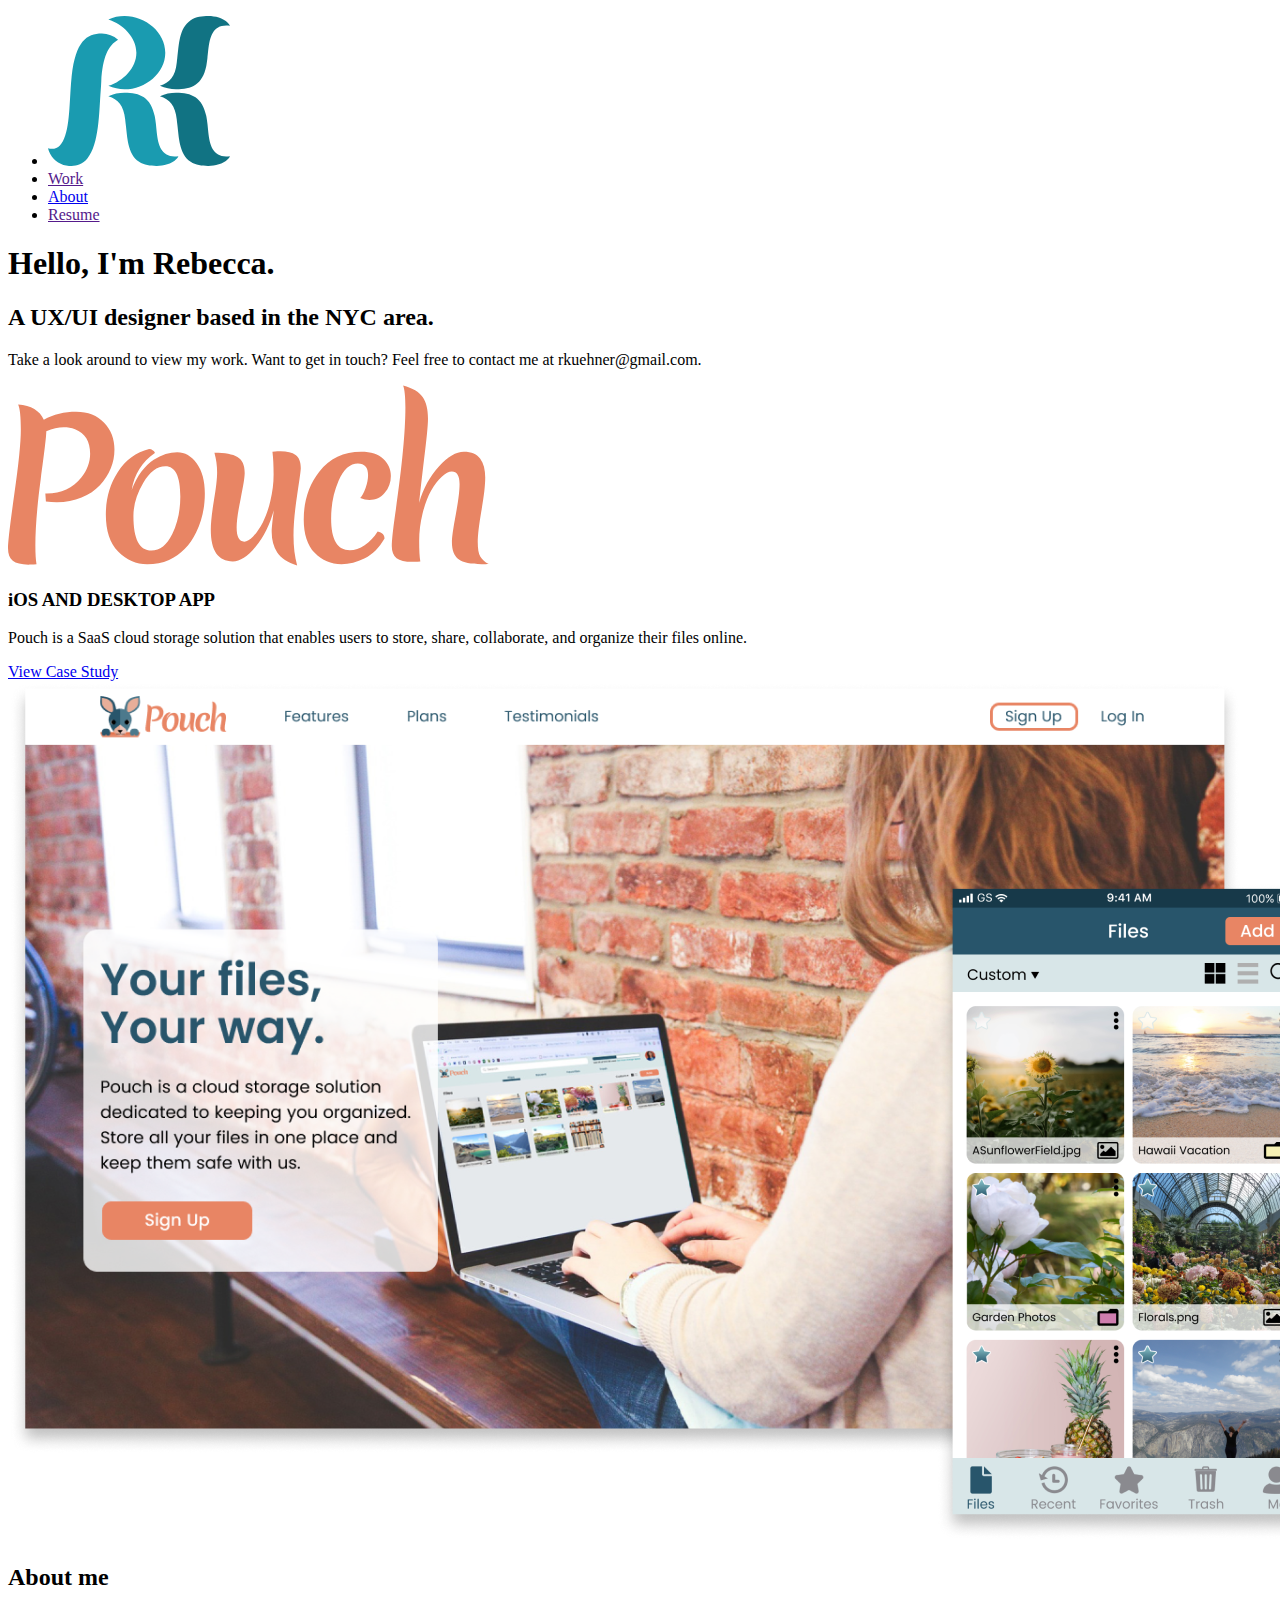
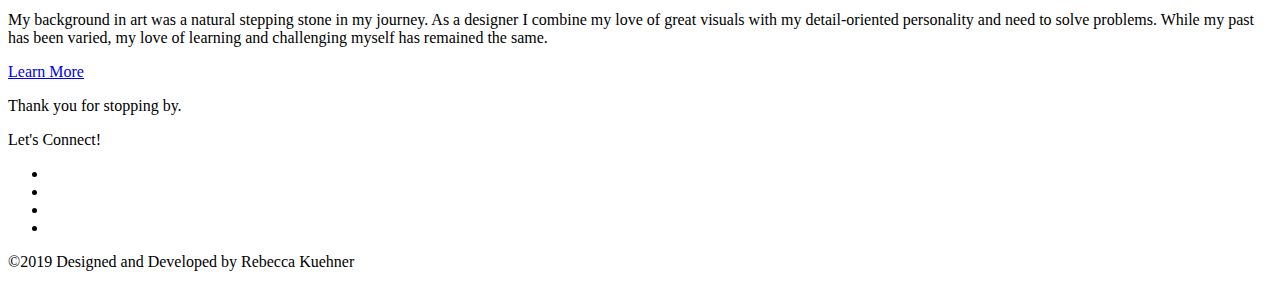
==== index.html @ 0a6de9e0 "HTML complete" ====
<!DOCTYPE html>
<html lang="en" dir="ltr">
  <head>
    <meta charset="utf-8">
    <meta name="viewport" content="width=device-width, initial-scale=1.0">
    <title>Rebecca Kuehner | Portfolio</title>
    <!-- <link rel="stylesheet" href="css/reset.css"> -->
    <!-- <link rel="stylesheet" href="css/style.css"> -->
    <link rel="stylesheet" href="https://i.icomoon.io/public/temp/06a7cc0ef6/UntitledProject/style.css">
  </head>
  <body>
      <!-- NAVBAR -->
      <nav>
        <ul class="header">
          <li><a class="navlink" href="index.html"><img class="rklogo" src="images/rk-logo.svg" alt ="RK"></a></li>
          <li><a class="navlink" href="">Work</a></li> <!-- LINK THIS -->
          <li><a class="navlink" href="about.html">About</a></li>
          <li><a class="navlink" href="">Resume</a> <!-- LINK THIS --></li>
        </ul>
      </nav>

      <!-- HERO -->
      <section class="hero">
        <div class="container">
          <h1>Hello, I'm Rebecca.</h1>
          <h2>A UX/UI designer based in the NYC area.</h2>
          <p>Take a look around to view my work. Want to get in touch? Feel free to contact me at rkuehner@gmail.com.</p>
        </div>
      </section>

      <!-- PROJECTS -->
      <section class="projects">
        <img class="pouch-name" src="images/pouch-logo.svg" alt ="Pouch Logo">
        <h3>iOS AND DESKTOP APP</h3>
        <p>Pouch is a SaaS cloud storage solution that enables users to store, share, collaborate, and organize their files online.</p>
        <a href="pouch.html">View Case Study</a>
        <img class="pouch-mockup" src="images/pouch-cs-mobile.png" alt ="Pouch Mockup">
      </section>

      <!-- ABOUT -->
      <section class="about"><div class="set-margin">
        <h2>About me</h2>
        <p>My background in art was a natural stepping stone in my journey. As a designer I combine my love of great visuals with my detail-oriented personality and need to solve problems. While my past has been varied, my love of learning and challenging myself has remained the same.</p>
        <a href="about.html">Learn More</a>
      </div></section>

      <!-- FOOTER -->
      <footer>
        <p>Thank you for stopping by.</p>
        <p>Let's Connect!</p>
        <ul>
          <li><span class="icon-envelope"></span></li>
          <li><span class="icon-linkedin"></span></li>
          <li><span class="icon-github"></span></li>
          <li><span class="icon-instagram"></span></li>
        </ul>
        <p>&copy2019 Designed and Developed by Rebecca Kuehner</p>
      </footer>
  </body>
</html>
---- css/style.css ----
* {
  box-sizing: border-box;
}

html {
  font-size: 10px;
}


/*HEADER*/
nav {
  background-color: #FDF2F4;
}

.rklogo {
  height: 3.4rem;
}

/* HERO*/
.hero {
  background-color: purple;
}

/* PROJECTS */
.projects {
  background-color: gray;
}

.pouch-name {
  width:124px;
}

.pouch-mockup {
  width: 95vw;
}

/* ABOUT */
.about {
  background-color: blue;
}

.set-margin {
  width: 90%;
  margin: 0 auto;
}

/* FOOTER */
footer {
  background-color: lightyellow;
  grid-area: footer;
}

section, .header, footer{
  color: #241F20;
  font-size: 1.6rem;
}

.social-icon {
  width: 20px;
}

/*.full-width {
	left: 50%;
	margin-left: -50vw;
	margin-right: -50vw;
	max-width: 100vw;
	position: relative;
	right: 50%;
	width: 100vw;
}

/* TABLETS */

@media screen and (min-width: 768px) {
  .about {
    background-color: orange;
  }
}
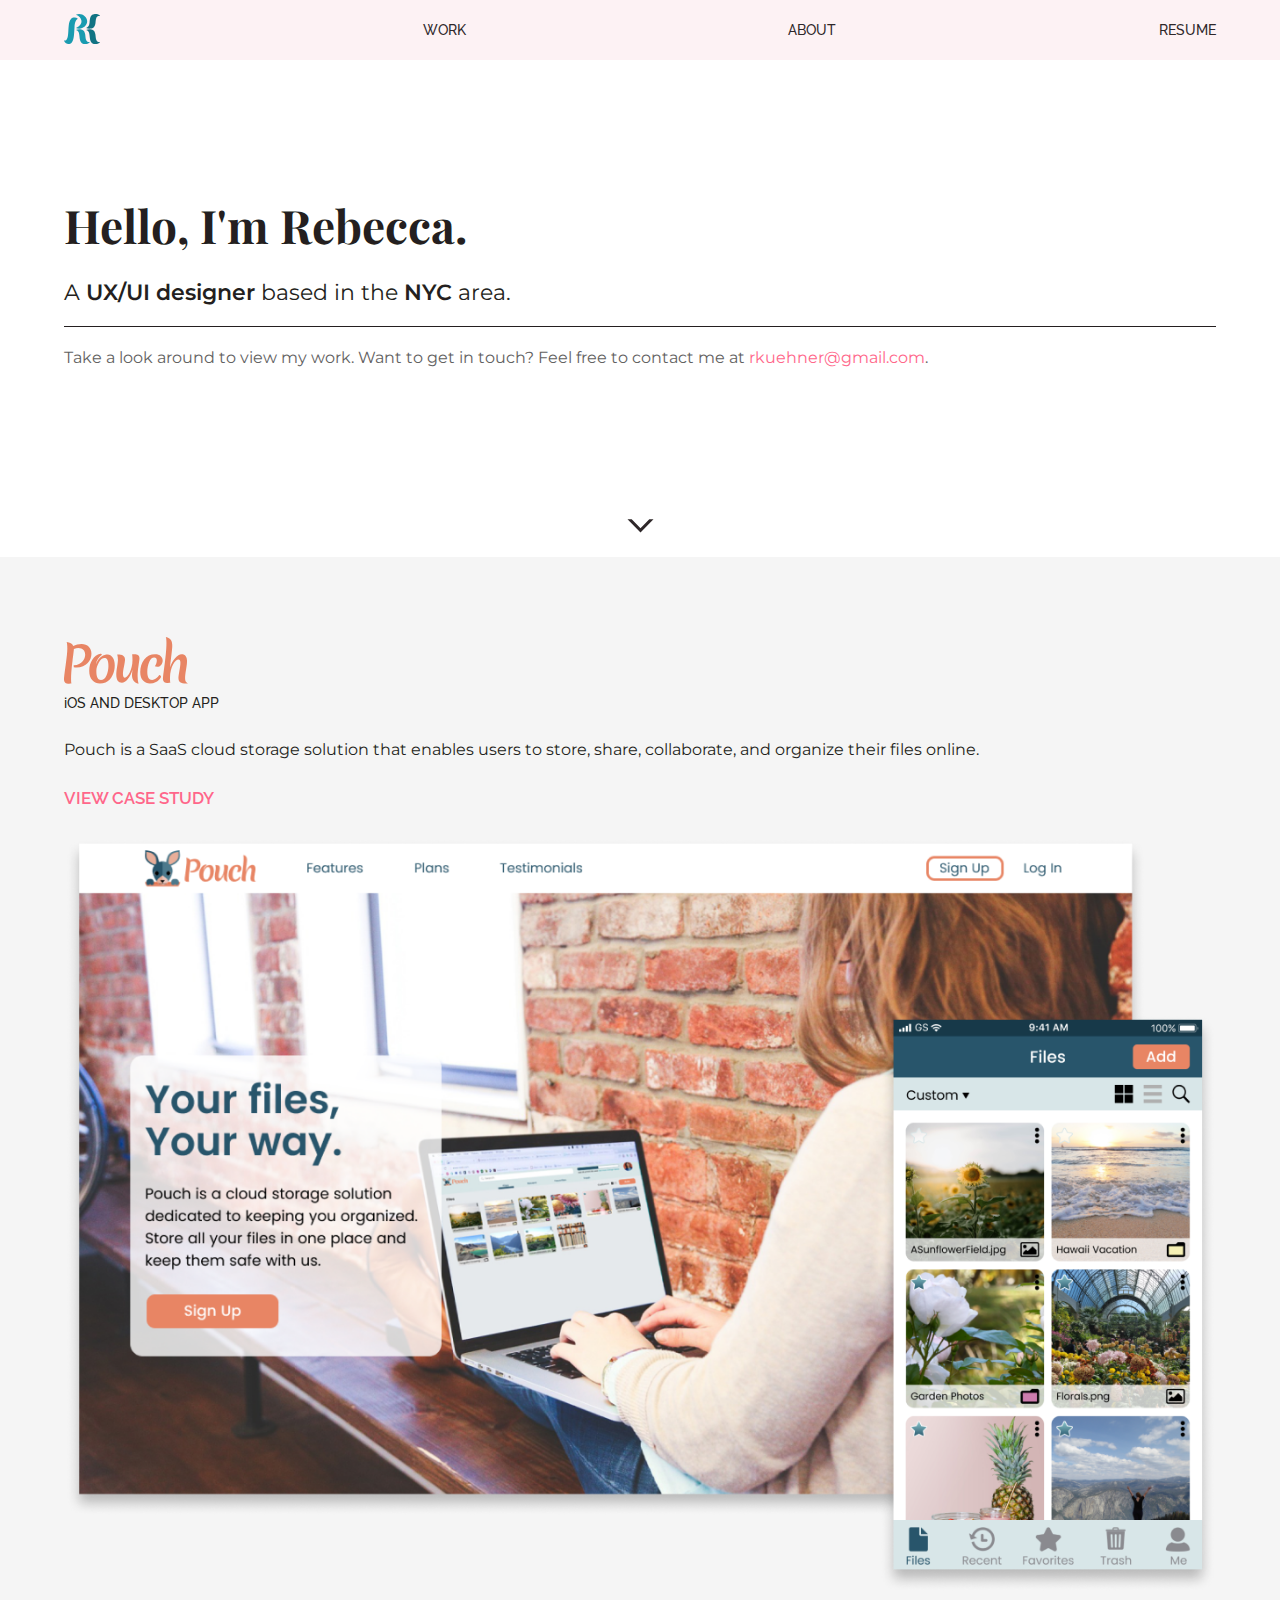
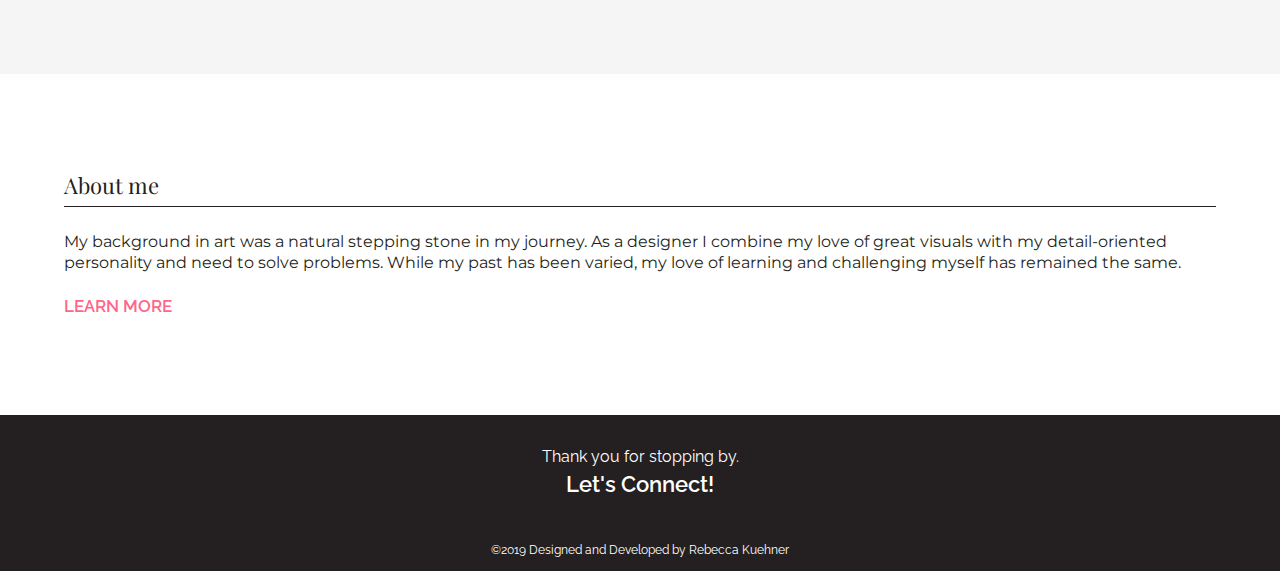
==== commit 4674d279: "portfolio css" ====
--- a/index.html
+++ b/index.html
@@ -4,57 +4,64 @@
     <meta charset="utf-8">
     <meta name="viewport" content="width=device-width, initial-scale=1.0">
     <title>Rebecca Kuehner | Portfolio</title>
-    <!-- <link rel="stylesheet" href="css/reset.css"> -->
-    <!-- <link rel="stylesheet" href="css/style.css"> -->
+    <!-- Styles -->
+    <link rel="stylesheet" href="css/reset.css">
+    <link rel="stylesheet" href="css/style.css">
+    <!-- Icons -->
+    <link rel="stylesheet" href="https://use.fontawesome.com/releases/v5.7.2/css/all.css" integrity="sha384-fnmOCqbTlWIlj8LyTjo7mOUStjsKC4pOpQbqyi7RrhN7udi9RwhKkMHpvLbHG9Sr" crossorigin="anonymous">
     <link rel="stylesheet" href="https://i.icomoon.io/public/temp/06a7cc0ef6/UntitledProject/style.css">
+    <!-- Fonts -->
+    <link href="https://fonts.googleapis.com/css?family=Montserrat:400,500,600|Playfair+Display:400,700|Raleway:400,500,600" rel="stylesheet">
   </head>
   <body>
       <!-- NAVBAR -->
       <nav>
-        <ul class="header">
-          <li><a class="navlink" href="index.html"><img class="rklogo" src="images/rk-logo.svg" alt ="RK"></a></li>
-          <li><a class="navlink" href="">Work</a></li> <!-- LINK THIS -->
-          <li><a class="navlink" href="about.html">About</a></li>
-          <li><a class="navlink" href="">Resume</a> <!-- LINK THIS --></li>
+        <ul class="nav-container">
+          <li class="navlink left"><a class="headerlink" href="index.html"><img class="rklogo" src="images/rk-logo.svg" alt ="RK"></a></li>
+          <li class="navlink underline"><a href="index.html#projects">Work</a></li>
+          <li class="navlink underline"><a href="about.html">About</a></li>
+          <li class="navlink underline"><a href="">Resume</a> <!-- LINK THIS --></li>
         </ul>
       </nav>
 
       <!-- HERO -->
-      <section class="hero">
-        <div class="container">
-          <h1>Hello, I'm Rebecca.</h1>
-          <h2>A UX/UI designer based in the NYC area.</h2>
-          <p>Take a look around to view my work. Want to get in touch? Feel free to contact me at rkuehner@gmail.com.</p>
-        </div>
+      <section class="home-hero container">
+        <h1>Hello, I'm Rebecca.</h1>
+        <h2>A <span class="semi-bold">UX/UI designer</span> based in the <span class="semi-bold">NYC</span> area.</h2>
+        <p>Take a look around to view my work. Want to get in touch? Feel free to contact me at <a class="email" href="mailto:rkuehner@gmail.com">rkuehner@gmail.com</a>.</p>
+        <img class="down-arrow" src="images/down-arrow.svg" alt="scroll down">
       </section>
 
       <!-- PROJECTS -->
-      <section class="projects">
+      <section id="projects">
+        <div class="container">
         <img class="pouch-name" src="images/pouch-logo.svg" alt ="Pouch Logo">
-        <h3>iOS AND DESKTOP APP</h3>
-        <p>Pouch is a SaaS cloud storage solution that enables users to store, share, collaborate, and organize their files online.</p>
-        <a href="pouch.html">View Case Study</a>
+        <h3 class="sub-heading">iOS AND DESKTOP APP</h3>
+        <p class="project-description">Pouch is a SaaS cloud storage solution that enables users to store, share, collaborate, and organize their files online.</p>
+        <a class="upper home-link" href="pouch.html">View Case Study</a>
         <img class="pouch-mockup" src="images/pouch-cs-mobile.png" alt ="Pouch Mockup">
+      </div>
       </section>
 
       <!-- ABOUT -->
-      <section class="about"><div class="set-margin">
-        <h2>About me</h2>
+      <section class="about container">
+        <h2 class="playfair-heading">About me</h2>
         <p>My background in art was a natural stepping stone in my journey. As a designer I combine my love of great visuals with my detail-oriented personality and need to solve problems. While my past has been varied, my love of learning and challenging myself has remained the same.</p>
-        <a href="about.html">Learn More</a>
-      </div></section>
+        <a class="upper home-link" href="about.html">Learn More</a>
+      </section>
 
       <!-- FOOTER -->
       <footer>
         <p>Thank you for stopping by.</p>
-        <p>Let's Connect!</p>
+        <p id="connect">Let's Connect!</p>
         <ul>
-          <li><span class="icon-envelope"></span></li>
-          <li><span class="icon-linkedin"></span></li>
-          <li><span class="icon-github"></span></li>
-          <li><span class="icon-instagram"></span></li>
+          <li class="social-list"><a href="mailto:rkuehner@gmail.com"><i class="fas fa-envelope social"></i></a></li>
+          <li class="social-list"> <a href="https://www.linkedin.com/in/rebeccakuehner" target="_blank"><i class="fab fa-linkedin social"></i></a></li>
+          <li class="social-list"><a href="https://github.com/rkuehner" target="_blank"><i class="fab fa-github social"></i></a></li>
+          <li class="social-list"><a href="https://www.instagram.com/rkuehner/" target="_blank"><i class="fab fa-instagram social"></i></a></li>
         </ul>
-        <p>&copy2019 Designed and Developed by Rebecca Kuehner</p>
+        <p id="copyright">&copy2019 Designed and Developed by Rebecca Kuehner</p>
       </footer>
+
   </body>
 </html>
--- a/css/style.css
+++ b/css/style.css
@@ -3,61 +3,606 @@
 }
 
 html {
+  font-family: 'Montserrat', sans-serif;
   font-size: 10px;
 }
 
-
-/*HEADER*/
+/* MAIN TEXT COLOR */
+h1, h2, h3, h4, h5, h6, p {
+  color: #241F20;
+}
+
+/* FONTS */
+h1 {
+  font-family: 'Playfair Display', serif;
+}
+
+p {
+  font-size: 1.6rem;
+}
+
+.paragraph {
+  line-height: 160%;
+  padding: 10px 0;
+}
+
+.semi-bold {
+  font-weight: 600;
+}
+
+.bold {
+  font-weight: 700;
+}
+
+.sub-heading, .small-title {
+  font-family: 'Raleway', sans-serif;
+  font-size: 1.4rem;
+  font-weight: 500;
+}
+
+.uppercase {
+  text-transform: uppercase;
+}
+
+.small-title {
+  text-transform: uppercase;
+  font-size: 1.6rem;
+  font-weight: 600;
+  padding: 1rem 0;
+}
+
+.playfair-heading {
+  font-family: 'Playfair Display', serif;
+  font-size: 2.2rem;
+}
+
+
+/* LINKS */
+a {
+  color: #FF668A;
+  font-family: 'Raleway', sans-serif;
+  font-size: 1.8rem;
+  text-decoration: none;
+}
+
+a.upper {
+  font-size: 1.7rem;
+  text-transform: uppercase;
+}
+
+.home-link {
+  font-weight: 600;
+  padding: 5px 0;
+}
+
+a:hover {
+  color: #E9358B;
+}
+
+/* MARGINS */
+.container {
+  margin: 0 auto;
+  width: 90vw;
+}
+
+.center {
+  display: block;
+  margin: 0 auto
+}
+
+.center-text {
+  display: block;
+  text-align: center;
+}
+
+.absolute-center {
+  left: 50%;
+  margin: 0;
+  -ms-transform: translate(-50%, -50%);
+  position: absolute;
+  top: 50%;
+  transform: translate(-50%, -50%);
+}
+
+.space-below {
+  margin-bottom: 2rem;
+}
+
+.full-screen-width {
+  width: 100vw;
+}
+
+.buffer {
+  padding: 10px 0;
+}
+
+/*************** NAVBAR *******************/
 nav {
   background-color: #FDF2F4;
+  position: fixed;
+  top: 0;
+  width: 100%;
+  z-index: 3;
+}
+
+.nav-container {
+  align-items: center;
+  display: flex;
+  flex-direction: row;
+  height: 6rem;
+  margin: 0 auto;
+  width: 90vw;
+}
+
+li.navlink {
+  flex-grow: 1;
+  text-align: right;
+}
+li.left {
+  flex-grow: 0;
+  text-align: left;
+}
+
+li.navlink a{
+  color: #2E2729;
+  font-size: 1.4rem;
+  font-weight: 500;
+  position: relative;
+  text-transform: uppercase;
+}
+
+li.underline a:hover {
+  color: #1A9BB0;
+  font-weight: 600;
+}
+
+li.underline a:before {
+  content: "";
+  position: absolute;
+  width: 100%;
+  height: 2px;
+  bottom: 0;
+  left: 0;
+  background-color: #1A9BB0;
+  visibility: hidden;
+  -webkit-transform: scaleX(0);
+  transform: scaleX(0);
+  -webkit-transition: all 0.3s ease-in-out 0s;
+  transition: all 0.3s ease-in-out 0s;
+}
+
+li.underline a:hover:before {
+  visibility: visible;
+  -webkit-transform: scaleX(1);
+  transform: scaleX(1);
 }
 
 .rklogo {
-  height: 3.4rem;
-}
-
-/* HERO*/
-.hero {
-  background-color: purple;
-}
+  height: 3rem;
+}
+
+
+
+/******** FOOTER *************/
+footer {
+  background-color: #241F20;
+  padding-top: 30px;
+  text-align: center;
+}
+
+footer > p {
+  color: white;
+  font-family: 'Raleway', sans-serif;
+  padding: 4px;
+  size: 18px;
+}
+
+#connect {
+  font-size: 22px;
+  font-weight: 600;
+}
+
+.social-list {
+  display: inline-block;
+}
+
+.social {
+  color: white;
+  font-size: 20px;
+  margin: 12px;
+}
+
+#copyright {
+  font-size:12px;
+  padding: 25px 0 15px 0;
+}
+
+.social:hover {
+  color: #F9D2D9;
+}
+
+
+/*********************************** HOMEPAGE *******************************************/
+/*HERO*/
+.home-hero {
+  margin-top: 19rem;
+}
+
+.home-hero > h1 {
+  font-size: 4.6rem;
+  font-weight: bold;
+  line-height: 90%;
+  padding: 1.5rem 0;
+}
+
+.home-hero > h2 {
+  border-bottom: 1px solid #241F20;
+  font-size: 2.2rem;
+  line-height: 110%;
+  padding: 2rem 0;
+}
+
+.home-hero > p {
+  color: #626161;
+  font-size: 1.6rem;
+  line-height: 140%;
+  margin-bottom: 13rem;
+  padding: 2rem 0;
+}
+
+.email {
+  font-family: 'Montserrat', sans-serif;
+  font-size: 1.6rem;
+}
+
+.down-arrow {
+  display: block;
+  margin: 0 auto;
+  padding-bottom: 2.4rem;
+  -moz-animation: bounce 3s infinite;
+  -webkit-animation: bounce 3s infinite;
+  animation: bounce 3s infinite;
+}
+
+@keyframes bounce {
+  0%, 20%, 50%, 80%, 100% {
+    transform: translateY(0);
+  }
+  40% {
+    transform: translateY(-10px);
+  }
+  60% {
+    transform: translateY(-10px);
+  }
+}
+
+
 
 /* PROJECTS */
-.projects {
-  background-color: gray;
+#projects {
+  background-color: #F5F5F5;
 }
 
 .pouch-name {
+  margin-top: 70px;
+  padding: 10px 0;
   width:124px;
 }
 
+.project-type {
+  padding: 5px 0;
+}
+
+.project-description {
+  line-height: 130%;
+  padding: 30px 0;
+}
+
 .pouch-mockup {
-  width: 95vw;
-}
+  margin-bottom: 50px;
+  padding: 30px 0;
+  width: 90vw;
+}
+
 
 /* ABOUT */
 .about {
-  background-color: blue;
-}
-
-.set-margin {
-  width: 90%;
+  padding: 100px 0;
+}
+
+.about > h2 {
+  border-bottom: 1px solid #241F20;
+  padding-bottom: 10px;
+}
+
+.about > p {
+  line-height: 130%;
+  padding: 25px 0;
+}
+
+
+
+/********************************** ABOUT PAGE *************************************************/
+.greeting {
+  background-color: #FDF2F4;
+  margin-top: 6rem;
+  padding: 5rem 0 25rem 0;
+  text-align: center;
+}
+
+.greeting > h1 {
+  font-size: 3.6rem;
+}
+
+.greeting > h2 {
+  font-family: 'Raleway', sans-serif;
+  font-size: 2rem;
+  padding-top: 2.5rem;
+  text-transform: uppercase;
+}
+
+.rkimage {
+  background-color: #FDF2F4;
+  max-width: 90vw;
+  position: relative;
+  top: -21rem;
+  z-index: 1;
+}
+
+/* Bio Section */
+.about-me {
+  position: relative;
+  top: -17rem;
+}
+
+.horizontal-line {
+  border-bottom: 1px solid #241F20;
+  padding-bottom: 2rem;
+}
+
+.about-me > div {
+  margin-top: 1.5rem;
+}
+
+/*Say hello */
+.connect {
+  background-color: #F5F5F5;
+  padding: 3.5rem 0;
+  position: relative;
+  text-align: center;
+  top: -10rem;
+}
+
+.contact-container {
   margin: 0 auto;
-}
-
-/* FOOTER */
-footer {
-  background-color: lightyellow;
-  grid-area: footer;
-}
-
-section, .header, footer{
-  color: #241F20;
-  font-size: 1.6rem;
-}
-
-.social-icon {
-  width: 20px;
-}
+  max-width: 90vw;
+}
+
+.connect > .playfair-heading {
+  font-size: 2.6rem;
+}
+
+.contact-container > .paragraph {
+  font-size: 1.8rem;
+  padding-top: 2rem;
+}
+
+
+/*********************************************** CASE STUDY ***************************************************************/
+/* Hero Unit */
+.cs-hero {
+  margin-top: 11rem;
+}
+
+.new-section {
+  background-color: #1A9BB0;
+  color: white;
+  font-size: 2.4rem;
+  margin: 30px 0 40px 0;
+  padding: 1.5rem 0;
+  text-align: center;
+}
+
+.cs-hero > .sub-heading {
+  padding: 1.5rem 0;
+}
+
+.cs-hero > a {
+  padding: 3rem 0;
+}
+
+.my-role {
+  background-color: #F5F5F5;
+  margin: 30px 0 70px 0;
+  padding: 50px 0;
+}
+
+
+/* Sections and Spacing */
+.sub-section {
+  font-family: 'Raleway', sans-serif;
+  font-size: 1.8rem;
+  font-weight: 600;
+  text-transform: uppercase;
+  padding: 1rem 0 .7rem 0;
+}
+
+.gap {
+  padding-bottom: 60px;
+}
+
+
+/* User Persona */
+.persona-image {
+  max-width: 90vw;
+  padding: 1rem 0;
+}
+
+.persona > h4 {
+  font-size: 14px;
+  font-weight: 400;
+  padding: 1rem 0 2.5rem 0;
+  text-transform: uppercase;
+}
+
+.persona > .paragraph {
+  font-size: 16px;
+  padding: 0;
+}
+
+.persona-bullets {
+  font-size: 16px;
+  text-align: left;
+  width: 85vw;
+}
+
+.quote {
+  border-left: 2px solid #241F20;
+  font-weight: 500;
+  margin: 20px 0;
+  padding-left: 15px;
+}
+
+/* Branding */
+.full-image {
+  width: 90vw;
+}
+
+.images-flex {
+  display: flex;
+  flex-direction: row;
+  width: 90vw;
+}
+
+
+
+/************************* POUCH ***************************/
+
+.pouch-hero-image {
+  padding-bottom: 1.5rem;
+  width: 90vw;
+}
+
+.pouch-heading {
+  width: 124px;
+}
+
+/* Survey Results*/
+.background.container {
+  width: 100vw;
+}
+
+.survey-background {
+  background-attachment: fixed;
+  background-image: url("../images/pouch/computer-background.jpg");
+  background-position: center;
+  background-repeat: no-repeat;
+  background-size: cover;
+  margin-bottom: 70px;
+  padding: 50px 0;
+}
+.survey-results {
+  color: white;
+  font-size: 1.8rem;
+  text-align: left;
+  width: 80vw;
+}
+
+.bullet {
+  line-height: 130%;
+  list-style-type: disc;
+  padding-bottom: 10px;
+}
+
+/* Information Architecture */
+.ia-image {
+  background-image: url("../images/pouch/user-flows.png");
+  background-position: left;
+  background-repeat: no-repeat;
+  background-size: cover;
+  height: 600px;
+  margin: 10px 0 100px 0;
+  position: relative;
+}
+
+.inner-box {
+  background-color: white;
+  max-width: 360px;
+  padding: 2rem;
+  width: 90vw;
+}
+
+/* Branding */
+.branding-container {
+  background-color: #F5F5F5;
+  margin: 80px 0;
+  padding-top: 40px;
+}
+
+.fonts, .colors {
+  max-width: 350px;
+  padding: 20px 0 50px 0;
+}
+
+.pouch-logos {
+  margin: 10px 0;
+}
+
+/* Wireframes */
+.background {
+  background-color: #F5F5F5;
+  margin: 2rem 0;
+  padding: 2rem 0;
+}
+
+/* Final Design */
+.prototype {
+  align-items: center;
+  display: flex;
+  flex-direction: column;
+  margin: 50px 0 100px 0;
+}
+
+.mobile-icon {
+  color: #FF668A;
+  font-size: 10rem;
+}
+
+.mobile-icon:hover {
+  color: #E9358B;
+}
+
+
+
+
+
+/* OVERWRITE OTHER SPACING */
+
+.end-of-section {
+  margin-bottom: 70px;
+}
+
+.page-bottom {
+  margin-bottom: 90px;
+}
+
+
+
+
+
+
+
+
+
+
+
+
+
+
+
+
+
+
 
 /*.full-width {
 	left: 50%;
@@ -71,8 +616,8 @@
 
 /* TABLETS */
 
-@media screen and (min-width: 768px) {
+/* @media screen and (min-width: 768px) {
   .about {
     background-color: orange;
   }
-}
+} */
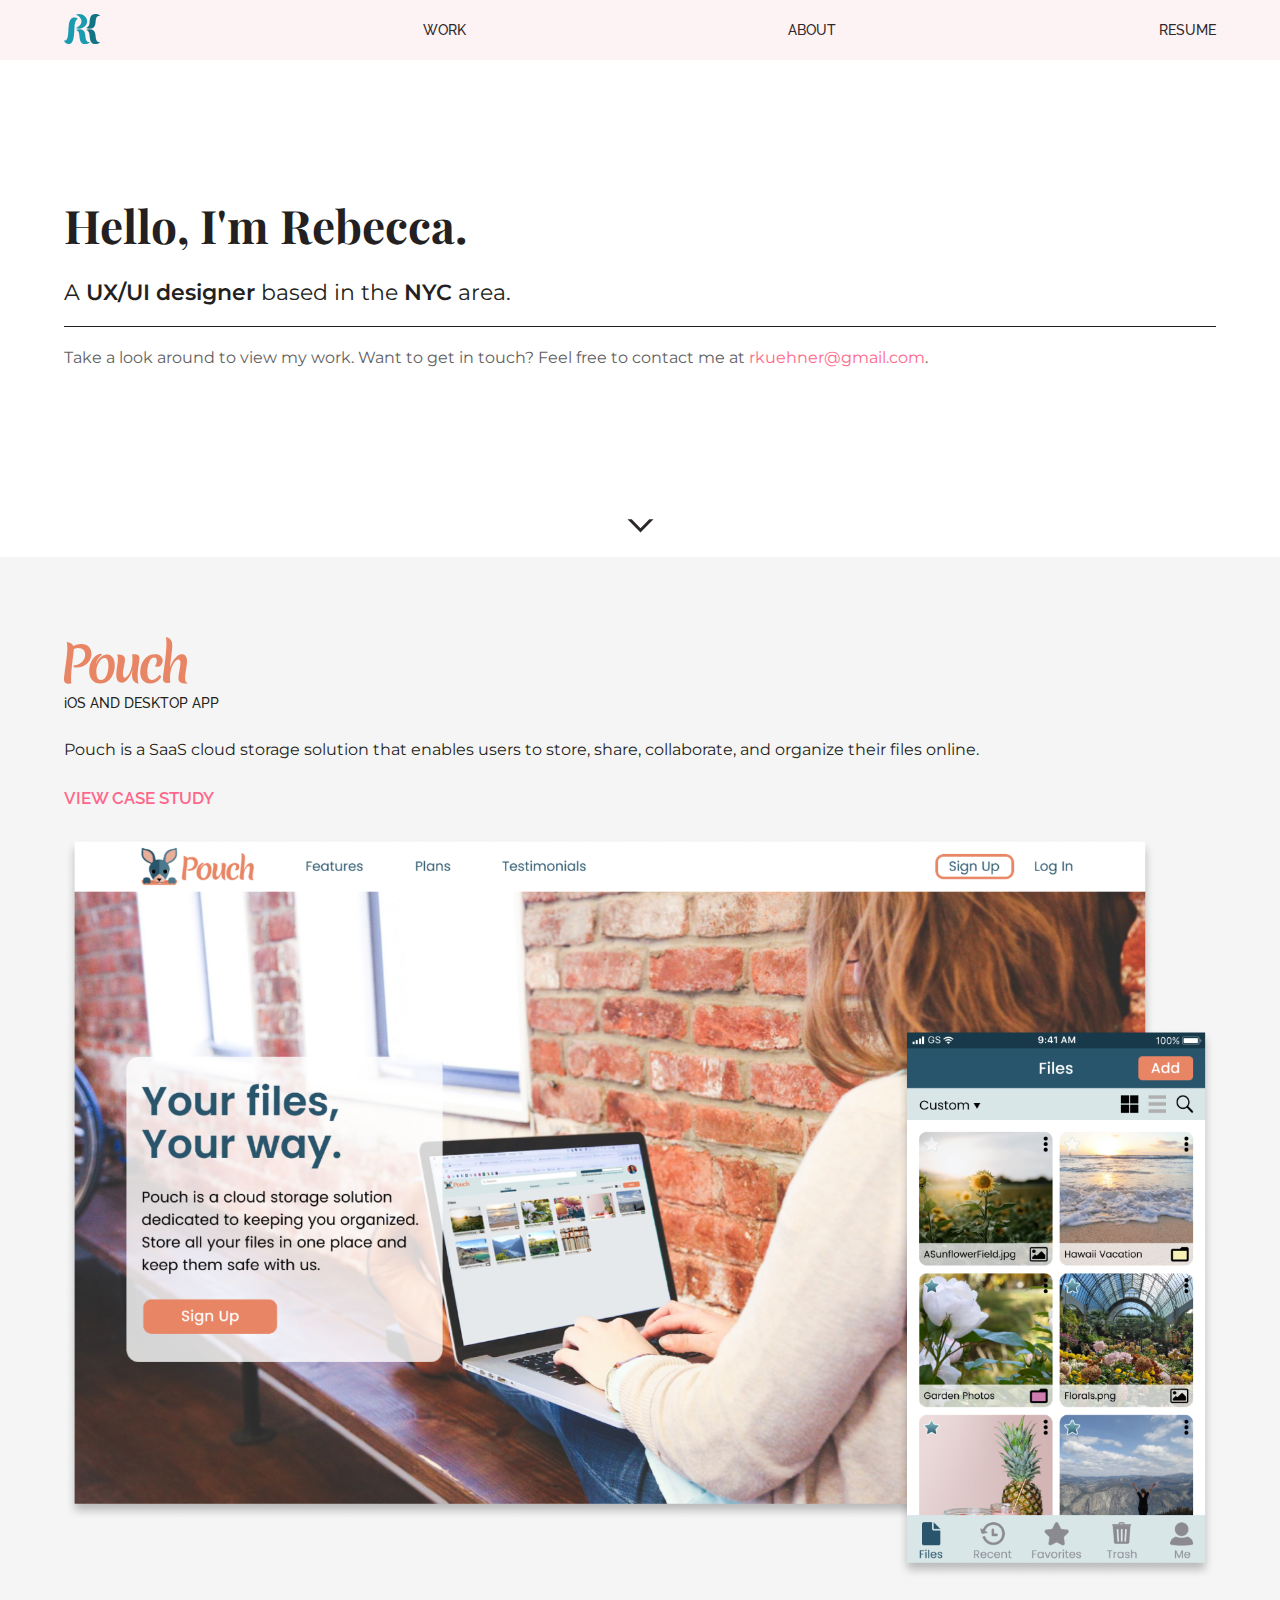
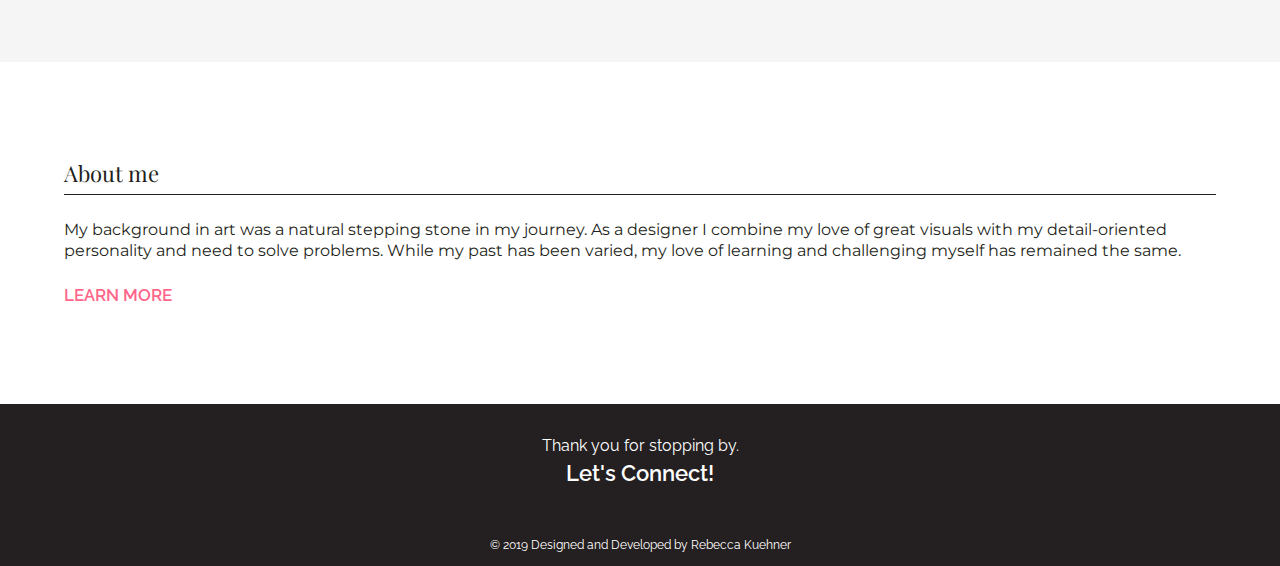
==== commit 8435cef7: "second css commit" ====
--- a/index.html
+++ b/index.html
@@ -34,20 +34,23 @@
 
       <!-- PROJECTS -->
       <section id="projects">
-        <div class="container">
+        <div class="container project-info">
         <img class="pouch-name" src="images/pouch-logo.svg" alt ="Pouch Logo">
         <h3 class="sub-heading">iOS AND DESKTOP APP</h3>
         <p class="project-description">Pouch is a SaaS cloud storage solution that enables users to store, share, collaborate, and organize their files online.</p>
         <a class="upper home-link" href="pouch.html">View Case Study</a>
-        <img class="pouch-mockup" src="images/pouch-cs-mobile.png" alt ="Pouch Mockup">
+        <img class="pouch-mockup" src="images/pouch/pouch-cs-mobile.png" alt ="Pouch Mockup">
       </div>
       </section>
 
       <!-- ABOUT -->
-      <section class="about container">
-        <h2 class="playfair-heading">About me</h2>
-        <p>My background in art was a natural stepping stone in my journey. As a designer I combine my love of great visuals with my detail-oriented personality and need to solve problems. While my past has been varied, my love of learning and challenging myself has remained the same.</p>
-        <a class="upper home-link" href="about.html">Learn More</a>
+      <section class="about-home container">
+        <img class="about-image-home hide-mobile" src="images/about-image-home.png" alt="Rebecca Kuehner">
+        <div class="about">
+          <h2 class="playfair-heading">About me</h2>
+          <p>My background in art was a natural stepping stone in my journey. As a designer I combine my love of great visuals with my detail-oriented personality and need to solve problems. While my past has been varied, my love of learning and challenging myself has remained the same.</p>
+          <a class="upper home-link" href="about.html">Learn More</a>
+        </div>
       </section>
 
       <!-- FOOTER -->
@@ -60,7 +63,7 @@
           <li class="social-list"><a href="https://github.com/rkuehner" target="_blank"><i class="fab fa-github social"></i></a></li>
           <li class="social-list"><a href="https://www.instagram.com/rkuehner/" target="_blank"><i class="fab fa-instagram social"></i></a></li>
         </ul>
-        <p id="copyright">&copy2019 Designed and Developed by Rebecca Kuehner</p>
+        <p id="copyright">&copy; 2019 Designed and Developed by Rebecca Kuehner</p>
       </footer>
 
   </body>
--- a/css/style.css
+++ b/css/style.css
@@ -1,10 +1,11 @@
-* {
+*, *:before, *:after {
   box-sizing: border-box;
 }
 
 html {
   font-family: 'Montserrat', sans-serif;
   font-size: 10px;
+  overflow-x: hidden;
 }
 
 /* MAIN TEXT COLOR */
@@ -76,7 +77,7 @@
 }
 
 a:hover {
-  color: #E9358B;
+  color: #1A9BB0;
 }
 
 /* MARGINS */
@@ -114,6 +115,11 @@
 
 .buffer {
   padding: 10px 0;
+}
+
+/* Hide Elements */
+.hide-mobile {
+  display: none;
 }
 
 /*************** NAVBAR *******************/
@@ -204,12 +210,12 @@
 
 .social-list {
   display: inline-block;
+  padding: 12px;
 }
 
 .social {
   color: white;
   font-size: 20px;
-  margin: 12px;
 }
 
 #copyright {
@@ -407,7 +413,7 @@
   padding: 1.5rem 0;
 }
 
-.cs-hero > a {
+.cs-hero-link {
   padding: 3rem 0;
 }
 
@@ -450,10 +456,15 @@
   padding: 0;
 }
 
+.bullets-container {
+  left: 15px;
+  position: relative;
+  width: 90vw;
+}
+
 .persona-bullets {
   font-size: 16px;
   text-align: left;
-  width: 85vw;
 }
 
 .quote {
@@ -499,13 +510,12 @@
   background-repeat: no-repeat;
   background-size: cover;
   margin-bottom: 70px;
-  padding: 50px 0;
+  padding: 60px 0;
 }
 .survey-results {
   color: white;
   font-size: 1.8rem;
   text-align: left;
-  width: 80vw;
 }
 
 .bullet {
@@ -560,7 +570,7 @@
   align-items: center;
   display: flex;
   flex-direction: column;
-  margin: 50px 0 100px 0;
+  /* padding: 50px 0; */
 }
 
 .mobile-icon {
@@ -569,17 +579,19 @@
 }
 
 .mobile-icon:hover {
-  color: #E9358B;
-}
-
-
-
-
-
-/* OVERWRITE OTHER SPACING */
+  color: #1A9BB0;
+}
+
+.prototypes-container {
+  padding: 50px 0;
+  margin-bottom: 100px;
+}
+
+
+/* FINAL SPACING */
 
 .end-of-section {
-  margin-bottom: 70px;
+  margin-bottom: 100px;
 }
 
 .page-bottom {
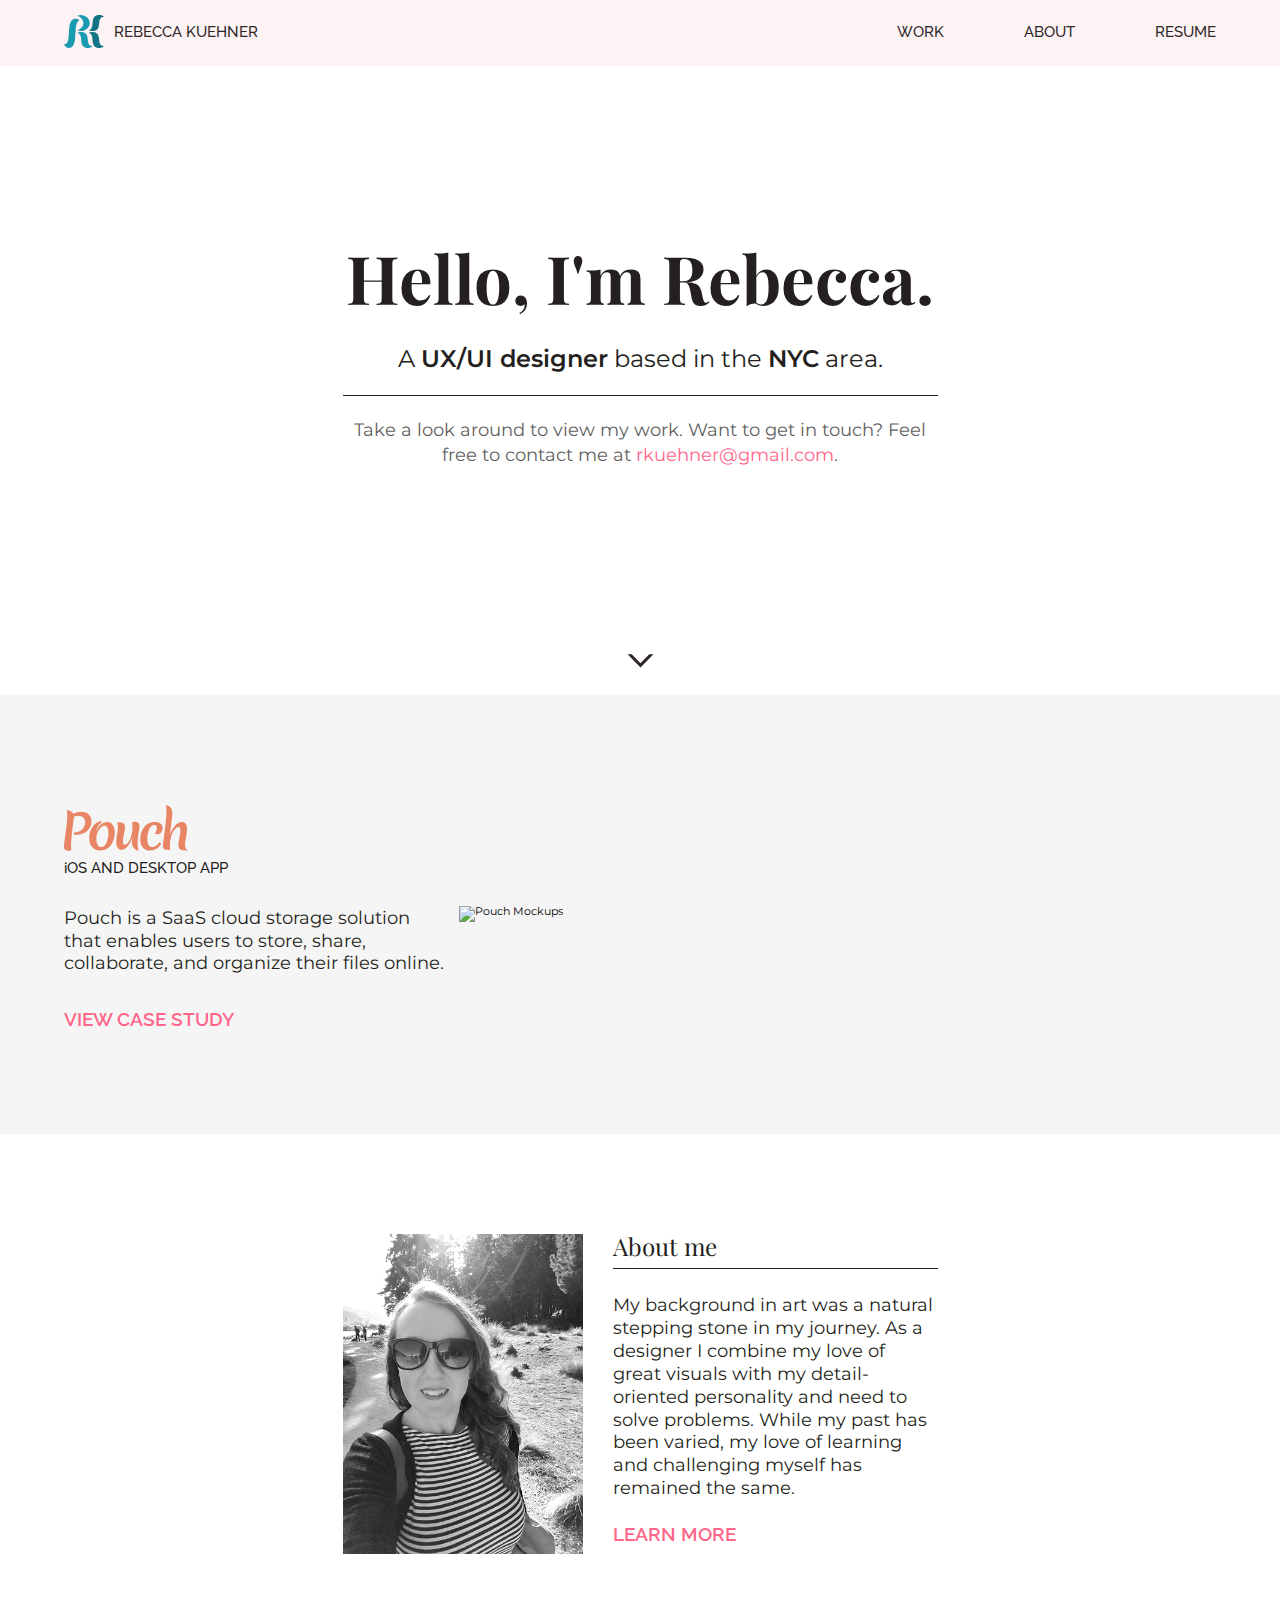
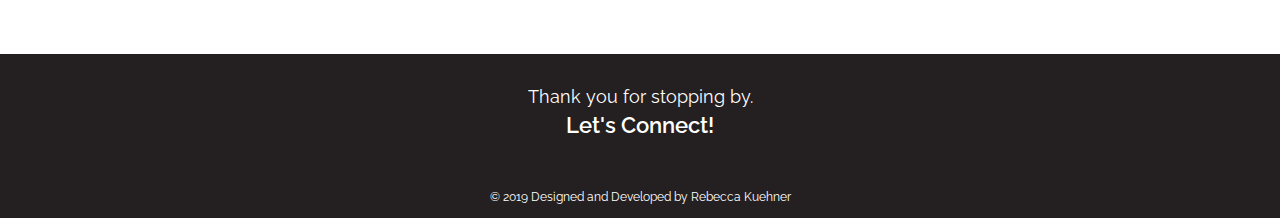
==== commit b82d21e5: "responsive homepage" ====
--- a/index.html
+++ b/index.html
@@ -16,9 +16,10 @@
   <body>
       <!-- NAVBAR -->
       <nav>
-        <ul class="nav-container">
+        <ul class="nav-container container">
           <li class="navlink left"><a class="headerlink" href="index.html"><img class="rklogo" src="images/rk-logo.svg" alt ="RK"></a></li>
-          <li class="navlink underline"><a href="index.html#projects">Work</a></li>
+          <li class="navlink left hide-mobile" id="my-name"><a href="index.html">Rebecca Kuehner</a></li>
+          <li class="navlink underline"><a href="index.html#work">Work</a></li>
           <li class="navlink underline"><a href="about.html">About</a></li>
           <li class="navlink underline"><a href="">Resume</a> <!-- LINK THIS --></li>
         </ul>
@@ -33,14 +34,17 @@
       </section>
 
       <!-- PROJECTS -->
-      <section id="projects">
-        <div class="container project-info">
-        <img class="pouch-name" src="images/pouch-logo.svg" alt ="Pouch Logo">
-        <h3 class="sub-heading">iOS AND DESKTOP APP</h3>
-        <p class="project-description">Pouch is a SaaS cloud storage solution that enables users to store, share, collaborate, and organize their files online.</p>
-        <a class="upper home-link" href="pouch.html">View Case Study</a>
-        <img class="pouch-mockup" src="images/pouch/pouch-cs-mobile.png" alt ="Pouch Mockup">
-      </div>
+      <section id="work" class="projects">
+        <div class="projects-container">
+          <div class="project-info">
+            <img class="pouch-name" src="images/pouch-logo.svg" alt ="Pouch Logo">
+            <h3 class="sub-heading">iOS AND DESKTOP APP</h3>
+            <p class="project-description">Pouch is a SaaS cloud storage solution that enables users to store, share, collaborate, and organize their files online.</p>
+            <a class="upper home-link" href="pouch.html">View Case Study</a>
+            <img class="pouch-mockup hide-tablet" src="images/pouch/pouch-cs-mobile.png" alt ="Pouch Mockups">
+          </div>
+          <img class="home-cs-desktop hide-mobile" src="images/pouch/pouch-cs-desktop.png" alt="Pouch Mockups">
+        </div>
       </section>
 
       <!-- ABOUT -->
@@ -52,6 +56,7 @@
           <a class="upper home-link" href="about.html">Learn More</a>
         </div>
       </section>
+
 
       <!-- FOOTER -->
       <footer>
--- a/css/style.css
+++ b/css/style.css
@@ -83,7 +83,7 @@
 /* MARGINS */
 .container {
   margin: 0 auto;
-  width: 90vw;
+  width: 90%;
 }
 
 .center {
@@ -117,11 +117,6 @@
   padding: 10px 0;
 }
 
-/* Hide Elements */
-.hide-mobile {
-  display: none;
-}
-
 /*************** NAVBAR *******************/
 nav {
   background-color: #FDF2F4;
@@ -137,13 +132,13 @@
   flex-direction: row;
   height: 6rem;
   margin: 0 auto;
-  width: 90vw;
 }
 
 li.navlink {
   flex-grow: 1;
   text-align: right;
 }
+
 li.left {
   flex-grow: 0;
   text-align: left;
@@ -200,7 +195,6 @@
   color: white;
   font-family: 'Raleway', sans-serif;
   padding: 4px;
-  size: 18px;
 }
 
 #connect {
@@ -285,8 +279,13 @@
 
 
 /* PROJECTS */
-#projects {
+.projects {
   background-color: #F5F5F5;
+}
+
+.projects-container {
+  margin: 0 auto;
+  width: 90%;
 }
 
 .pouch-name {
@@ -305,14 +304,13 @@
 }
 
 .pouch-mockup {
-  margin-bottom: 50px;
-  padding: 30px 0;
+  padding: 30px 0 80px 0;
   width: 90vw;
 }
 
 
 /* ABOUT */
-.about {
+.about-home {
   padding: 100px 0;
 }
 
@@ -381,7 +379,7 @@
 
 .contact-container {
   margin: 0 auto;
-  max-width: 90vw;
+  max-width: 90%;
 }
 
 .connect > .playfair-heading {
@@ -500,7 +498,7 @@
 
 /* Survey Results*/
 .background.container {
-  width: 100vw;
+  width: 100%;
 }
 
 .survey-background {
@@ -570,7 +568,6 @@
   align-items: center;
   display: flex;
   flex-direction: column;
-  /* padding: 50px 0; */
 }
 
 .mobile-icon {
@@ -599,8 +596,147 @@
 }
 
 
-
-
+/***************** RESPONSIVE DESIGN ******************/
+
+/*** MOBILE ***/
+@media screen and (max-width: 767px) {
+.hide-mobile {
+  display: none;
+  }
+
+}
+
+
+
+/*** TABLETS ***/
+@media screen and (min-width: 768px) {
+  .hide-tablet {
+    display: none;
+  }
+
+/* HOMEPAGE */
+/* Header */
+  li.left {
+    padding-right: 10px;
+  }
+
+  li.navlink {
+    flex-grow: 0;
+  }
+
+  li.underline {
+    padding-left: 80px;
+  }
+
+  /* Navbar */
+  #my-name {
+    flex-grow: 1;
+  }
+
+  /* Hero */
+  .home-hero {
+    margin-top: 21rem;
+    text-align: center;
+    width: 595px;
+  }
+
+  .home-hero > h1 {
+    font-size: 58px;
+  }
+
+
+  /* Projects */
+
+  .projects-container {
+    display: flex;
+    padding: 100px 0;
+  }
+
+
+  .project-info {
+    display: flex;
+    flex-direction: column;
+    justify-content: center;
+    max-width: 40vw;
+    text-align: left;
+  }
+
+
+  .home-cs-desktop {
+    align-self: center;
+    max-width: 60%;
+    padding-left: 1rem;
+  }
+
+  .pouch-name {
+    margin: 0;
+  }
+
+
+
+  /* About Me */
+  .about-home {
+    display: flex;
+    width: 595px;
+  }
+
+  .about-image-home {
+    height: 320px;
+    margin-right: 30px;
+    width: 242px;
+  }
+
+
+
+
+}
+
+
+
+
+
+/*** DESKTOP ***/
+@media screen and (min-width: 1024px) {
+  html {
+    font-size: 11px;
+  }
+
+  /* Max width of container */
+  .container, .pouch-hero-image, .full-image, .projects-container {
+    max-width: 1200px;
+  }
+
+
+  /*** Homepage ***/
+  /* Hero */
+  .home-hero > h1 {
+    font-size: 67px;
+  }
+
+  .home-hero > p {
+    margin-bottom: 15rem;
+  }
+
+
+
+  /* Projects */
+  .project-info {
+    text-align: left;
+    max-width: 30vw;
+  }
+
+
+  .home-cs-desktop {
+    align-self: center;
+    max-width: 70%;
+  }
+
+
+
+
+
+
+}
 
 
 
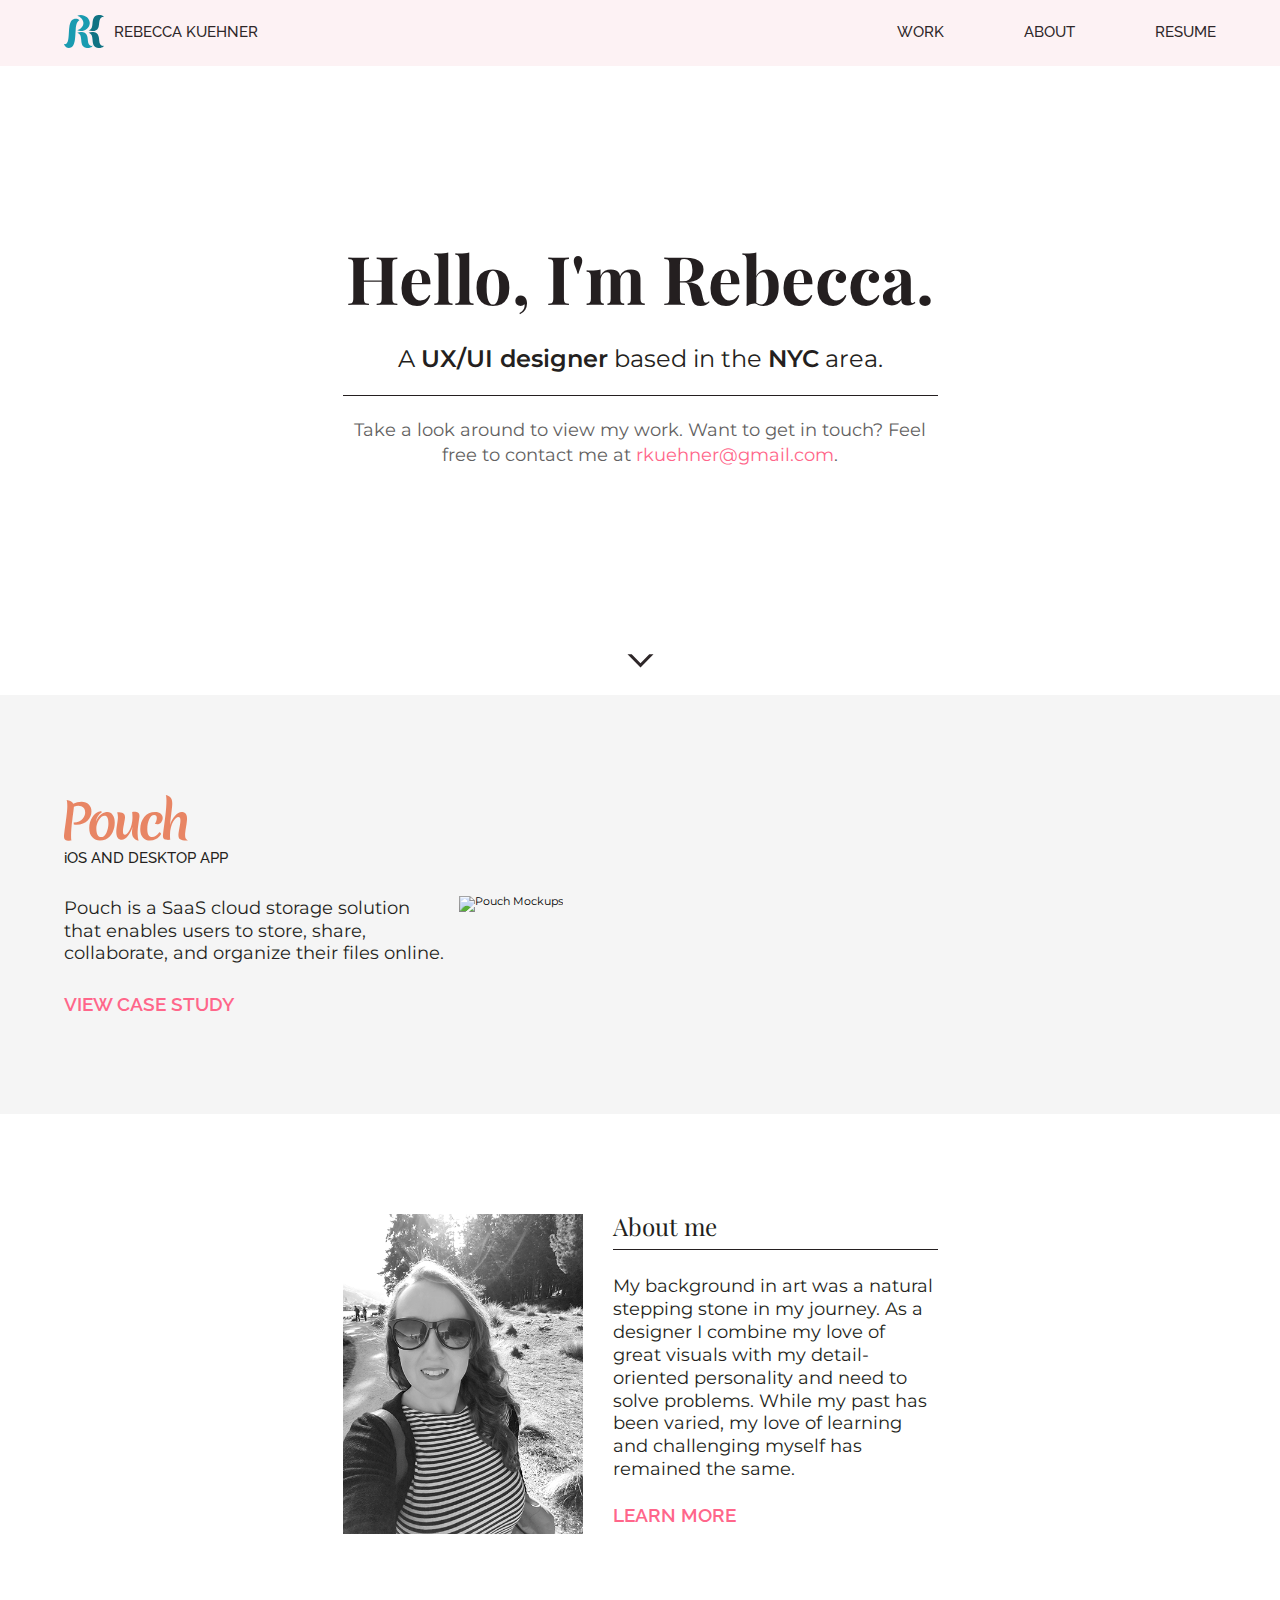
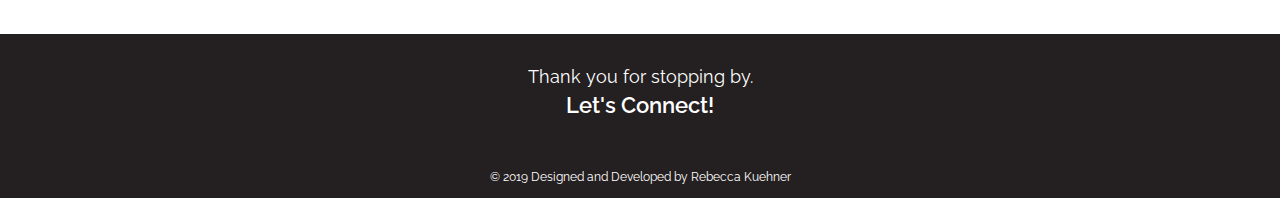
==== commit 6af0ad22: "responsive design push 2" ====
--- a/index.html
+++ b/index.html
@@ -4,6 +4,8 @@
     <meta charset="utf-8">
     <meta name="viewport" content="width=device-width, initial-scale=1.0">
     <title>Rebecca Kuehner | Portfolio</title>
+    <!-- Favicon -->
+    <link rel="icon" type="image/png" sizes="32x32" href="images/favicon.png">
     <!-- Styles -->
     <link rel="stylesheet" href="css/reset.css">
     <link rel="stylesheet" href="css/style.css">
@@ -40,7 +42,9 @@
             <img class="pouch-name" src="images/pouch-logo.svg" alt ="Pouch Logo">
             <h3 class="sub-heading">iOS AND DESKTOP APP</h3>
             <p class="project-description">Pouch is a SaaS cloud storage solution that enables users to store, share, collaborate, and organize their files online.</p>
+            <div>
             <a class="upper home-link" href="pouch.html">View Case Study</a>
+          </div>
             <img class="pouch-mockup hide-tablet" src="images/pouch/pouch-cs-mobile.png" alt ="Pouch Mockups">
           </div>
           <img class="home-cs-desktop hide-mobile" src="images/pouch/pouch-cs-desktop.png" alt="Pouch Mockups">
@@ -51,7 +55,7 @@
       <section class="about-home container">
         <img class="about-image-home hide-mobile" src="images/about-image-home.png" alt="Rebecca Kuehner">
         <div class="about">
-          <h2 class="playfair-heading">About me</h2>
+          <h2 class="playfair-heading horizontal-line">About me</h2>
           <p>My background in art was a natural stepping stone in my journey. As a designer I combine my love of great visuals with my detail-oriented personality and need to solve problems. While my past has been varied, my love of learning and challenging myself has remained the same.</p>
           <a class="upper home-link" href="about.html">Learn More</a>
         </div>
--- a/css/style.css
+++ b/css/style.css
@@ -20,11 +20,6 @@
 
 p {
   font-size: 1.6rem;
-}
-
-.paragraph {
-  line-height: 160%;
-  padding: 10px 0;
 }
 
 .semi-bold {
@@ -80,10 +75,15 @@
   color: #1A9BB0;
 }
 
-/* MARGINS */
+/* MARGINS AND SPACING*/
 .container {
   margin: 0 auto;
   width: 90%;
+}
+
+.paragraph {
+  line-height: 160%;
+  padding: 10px 0;
 }
 
 .center {
@@ -290,7 +290,7 @@
 
 .pouch-name {
   margin-top: 70px;
-  padding: 10px 0;
+  padding: 0 0 10px 0;
   width:124px;
 }
 
@@ -312,11 +312,6 @@
 /* ABOUT */
 .about-home {
   padding: 100px 0;
-}
-
-.about > h2 {
-  border-bottom: 1px solid #241F20;
-  padding-bottom: 10px;
 }
 
 .about > p {
@@ -347,6 +342,8 @@
 
 .rkimage {
   background-color: #FDF2F4;
+  display: block;
+  margin: 0 auto;
   max-width: 90vw;
   position: relative;
   top: -21rem;
@@ -361,16 +358,17 @@
 
 .horizontal-line {
   border-bottom: 1px solid #241F20;
-  padding-bottom: 2rem;
+  padding-bottom: 1rem;
 }
 
 .about-me > div {
-  margin-top: 1.5rem;
+  margin-top: 2rem;
 }
 
 /*Say hello */
 .connect {
   background-color: #F5F5F5;
+  margin: 0 auto;
   padding: 3.5rem 0;
   position: relative;
   text-align: center;
@@ -382,8 +380,10 @@
   max-width: 90%;
 }
 
-.connect > .playfair-heading {
+.connect-heading {
   font-size: 2.6rem;
+  padding-bottom: 2rem;
+  border-bottom: 1px solid #241F20;
 }
 
 .contact-container > .paragraph {
@@ -398,6 +398,22 @@
   margin-top: 11rem;
 }
 
+.cs-hero-info > .sub-heading {
+  padding: 1.5rem 0;
+}
+
+.cs-hero-link {
+  padding: 3rem 0;
+}
+
+.my-role {
+  background-color: #F5F5F5;
+  margin: 30px 0 70px 0;
+  padding: 50px 0;
+}
+
+
+/* Sections and Spacing */
 .new-section {
   background-color: #1A9BB0;
   color: white;
@@ -407,22 +423,6 @@
   text-align: center;
 }
 
-.cs-hero > .sub-heading {
-  padding: 1.5rem 0;
-}
-
-.cs-hero-link {
-  padding: 3rem 0;
-}
-
-.my-role {
-  background-color: #F5F5F5;
-  margin: 30px 0 70px 0;
-  padding: 50px 0;
-}
-
-
-/* Sections and Spacing */
 .sub-section {
   font-family: 'Raleway', sans-serif;
   font-size: 1.8rem;
@@ -468,6 +468,7 @@
 .quote {
   border-left: 2px solid #241F20;
   font-weight: 500;
+  line-height: 130%;
   margin: 20px 0;
   padding-left: 15px;
 }
@@ -477,10 +478,10 @@
   width: 90vw;
 }
 
-.images-flex {
-  display: flex;
-  flex-direction: row;
-  width: 90vw;
+
+/* Final Design */
+.final-mockups {
+  margin-top: 30px;
 }
 
 
@@ -548,7 +549,7 @@
 }
 
 .fonts, .colors {
-  max-width: 350px;
+  max-width: 450px;
   padding: 20px 0 50px 0;
 }
 
@@ -563,6 +564,8 @@
   padding: 2rem 0;
 }
 
+
+
 /* Final Design */
 .prototype {
   align-items: center;
@@ -580,9 +583,10 @@
 }
 
 .prototypes-container {
+  margin-bottom: 100px;
   padding: 50px 0;
-  margin-bottom: 100px;
-}
+}
+
 
 
 /* FINAL SPACING */
@@ -596,7 +600,7 @@
 }
 
 
-/***************** RESPONSIVE DESIGN ******************/
+/************************************* RESPONSIVE DESIGN ******************************************/
 
 /*** MOBILE ***/
 @media screen and (max-width: 767px) {
@@ -608,13 +612,40 @@
 
 
 
-/*** TABLETS ***/
+/****** TABLETS ******/
 @media screen and (min-width: 768px) {
   .hide-tablet {
     display: none;
   }
 
-/* HOMEPAGE */
+  .container-inner {
+    max-width: 700px;
+  }
+
+
+
+  /* Flex Two Column */
+
+  .flex {
+    display: flex;
+    justify-content: space-between;
+  }
+
+  .two-column {
+    margin: 0;
+    width: 47%;
+  }
+
+  .flex-reverse {
+    flex-direction: row-reverse;
+  }
+
+
+
+
+
+
+/*** HOMEPAGE ***/
 /* Header */
   li.left {
     padding-right: 10px;
@@ -673,7 +704,6 @@
   }
 
 
-
   /* About Me */
   .about-home {
     display: flex;
@@ -689,6 +719,87 @@
 
 
 
+  /*** ABOUT PAGE ***/
+  .about-image-container {
+    display: flex;
+    justify-content: space-between;
+    margin: 0 auto;
+    width: 90%;
+  }
+
+
+  .rkimage {
+    align-self: center;
+    margin: 0;
+    width: 48%;
+  }
+
+  .contact-container {
+    width: 545px;
+  }
+
+
+
+  /*** POUCH CASE STUDY ***/
+
+  /* Personas */
+
+  .flex-image {
+    height: auto;
+    width: 100%;
+  }
+
+  .persona-bullets {
+    width: 100%;
+  }
+
+
+/* Branding */
+
+
+
+
+
+
+
+
+
+  /* Testing */
+  .test-background {
+    display: block;
+    margin: 20px auto;
+    width: 90%;
+  }
+
+  .test {
+    display: flex;
+    width: 95%;
+  }
+
+  .test > img {
+    align-self: center;
+    height: auto;
+    margin: 0 20px;
+    width: 70%;
+  }
+
+  .test-description {
+    font-size: 1.5rem;
+  }
+
+
+
+
+
+
+
+/* END SPACING */
+  .end-of-section {
+    margin-bottom: 100px;
+  }
+
+
+
 }
 
 
@@ -696,15 +807,23 @@
 
 
 /*** DESKTOP ***/
-@media screen and (min-width: 1024px) {
+@media screen and (min-width: 1025px) {
   html {
     font-size: 11px;
   }
 
   /* Max width of container */
-  .container, .pouch-hero-image, .full-image, .projects-container {
+  .container, .pouch-hero-image, .full-image, .projects-container, .test-background {
     max-width: 1200px;
   }
+
+  .container-inner {
+    max-width: 730px;
+  }
+
+
+
+
 
 
   /*** Homepage ***/
@@ -730,6 +849,14 @@
     align-self: center;
     max-width: 70%;
   }
+
+
+  /* Pouch Case Study */
+    .test > img {
+      width: 80%;
+    }
+
+
 
 
 
